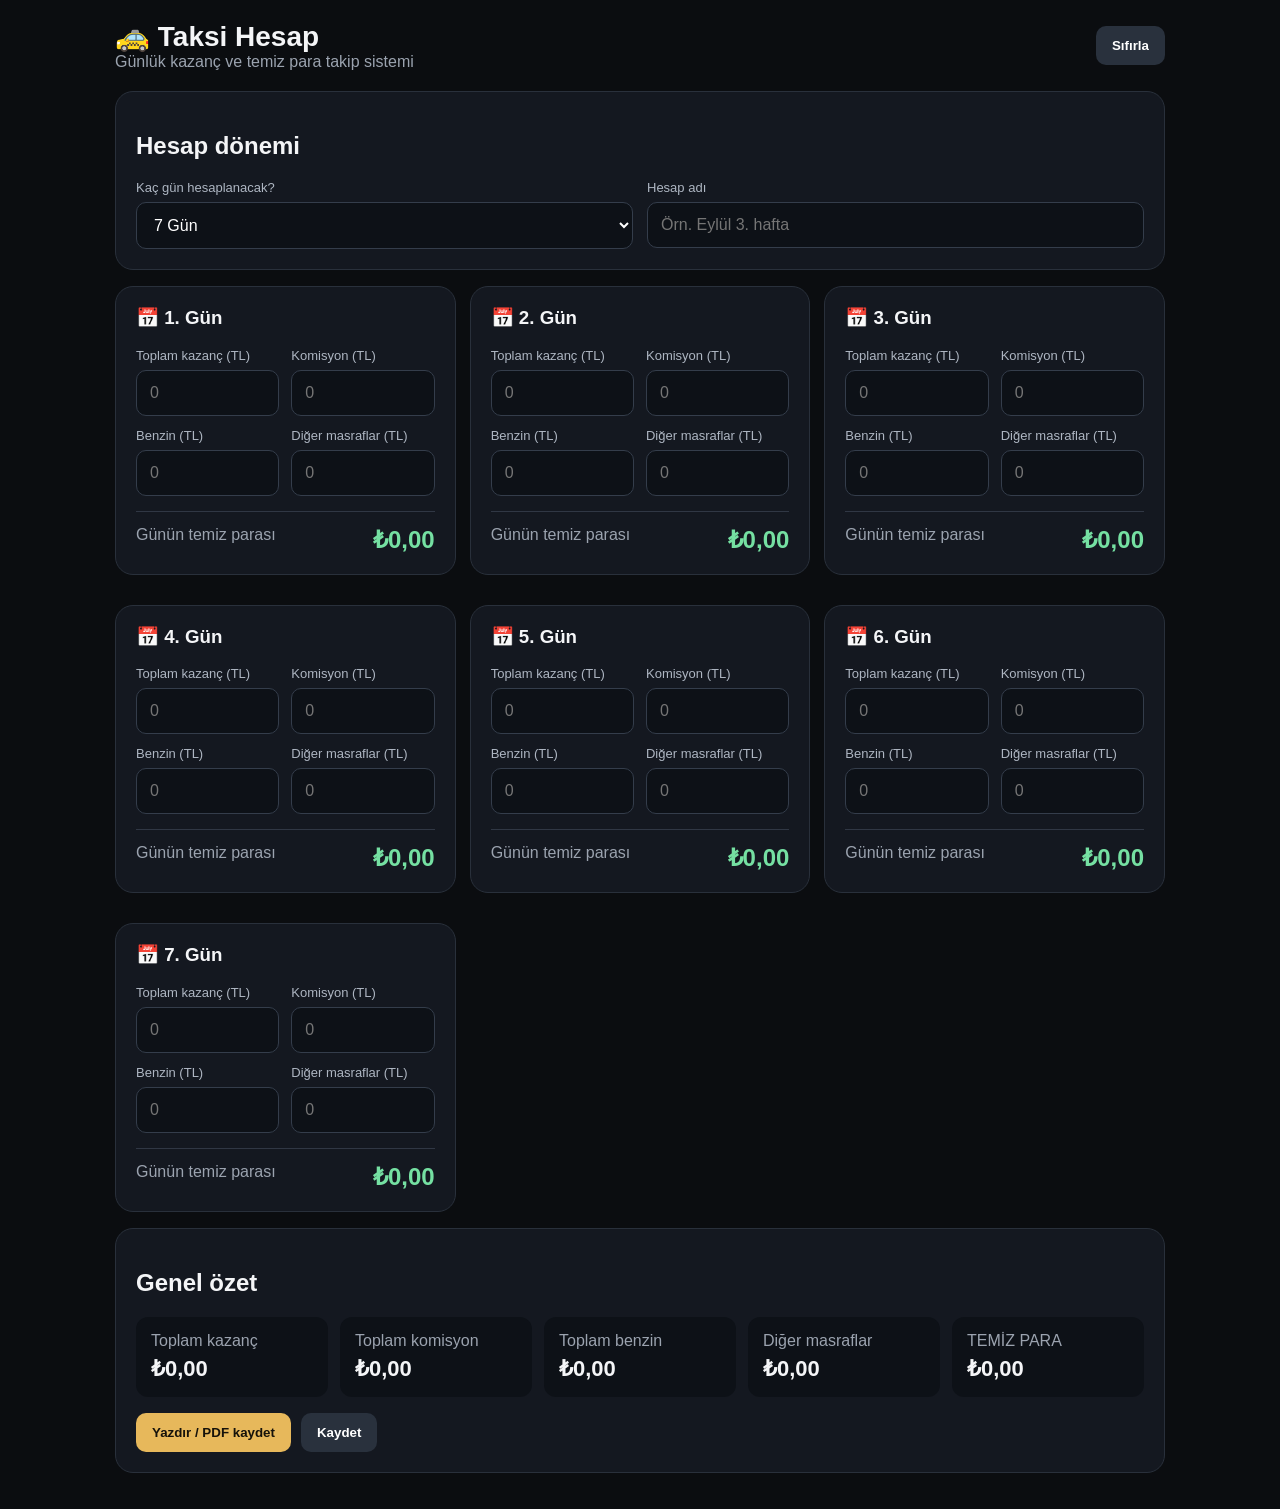
==== taksi-hesap.html @ e540caa7 "Add files via upload" ====
<!doctype html><html lang="tr"><head><meta charset="utf-8"><meta name="viewport" content="width=device-width,initial-scale=1"><title>Taksi Hesap</title><style>*{box-sizing:border-box}body{margin:0;font-family:Inter,Arial,sans-serif;background:#0b0d10;color:#f4f5f7;padding:20px}main{max-width:1050px;margin:auto}.top{display:flex;justify-content:space-between;align-items:center;gap:12px;margin-bottom:20px}.brand{font-size:28px;font-weight:900}.muted{color:#9ba3af}.panel{background:#141820;border:1px solid #29303b;border-radius:18px;padding:20px;margin-bottom:16px}label{display:block;color:#aeb6c2;font-size:13px;margin-bottom:7px}input,select{width:100%;padding:13px;border:1px solid #343d4b;border-radius:10px;background:#0d1117;color:#fff;font-size:16px}button{border:0;border-radius:10px;padding:12px 16px;background:#e7b85b;color:#16120a;font-weight:800;cursor:pointer}button.alt{background:#29313d;color:#fff}.controls{display:grid;grid-template-columns:1fr 1fr;gap:14px}.days{display:flex;gap:7px;flex-wrap:wrap;margin-top:10px}.days button{background:#29313d;color:white}.days button.active{background:#e7b85b;color:#16120a}.grid{display:grid;grid-template-columns:repeat(auto-fit,minmax(280px,1fr));gap:14px}.day h3{margin-top:0}.fields{display:grid;grid-template-columns:1fr 1fr;gap:12px}.result{display:flex;justify-content:space-between;gap:12px;flex-wrap:wrap;margin-top:15px;padding-top:14px;border-top:1px solid #303744}.clean{color:#75e0a2;font-size:24px;font-weight:900}.summary{display:grid;grid-template-columns:repeat(auto-fit,minmax(180px,1fr));gap:12px}.stat{background:#0d1117;border-radius:12px;padding:15px}.stat b{display:block;font-size:22px;margin-top:6px}.actions{display:flex;gap:10px;flex-wrap:wrap;margin-top:16px}@media(max-width:600px){.controls,.fields{grid-template-columns:1fr}.top{align-items:flex-start;flex-direction:column}}</style></head><body><main><div class="top"><div><div class="brand">🚕 Taksi Hesap</div><div class="muted">Günlük kazanç ve temiz para takip sistemi</div></div><button class="alt" onclick="resetAll()">Sıfırla</button></div><section class="panel"><h2>Hesap dönemi</h2><div class="controls"><div><label>Kaç gün hesaplanacak?</label><select id="count" onchange="render()"><option value="1">1 Gün</option><option value="2">2 Gün</option><option value="3">3 Gün</option><option value="4">4 Gün</option><option value="5">5 Gün</option><option value="6">6 Gün</option><option value="7" selected>7 Gün</option></select></div><div><label>Hesap adı</label><input id="name" placeholder="Örn. Eylül 3. hafta" oninput="save()"></div></div></section><div id="days" class="grid"></div><section class="panel"><h2>Genel özet</h2><div id="summary" class="summary"></div><div class="actions"><button onclick="window.print()">Yazdır / PDF kaydet</button><button class="alt" onclick="save();alert('Bilgiler bu tarayıcıya kaydedildi.')">Kaydet</button></div></section></main><script>const key='taksiHesapV1';let data=JSON.parse(localStorage.getItem(key)||'{}');const money=n=>new Intl.NumberFormat('tr-TR',{style:'currency',currency:'TRY',maximumFractionDigits:2}).format(Number(n)||0);function save(){data.name=document.getElementById('name').value;data.count=document.getElementById('count').value;data.days=data.days||{};document.querySelectorAll('[data-day]').forEach(el=>{let d=el.dataset.day;data.days[d]={};el.querySelectorAll('input').forEach(i=>data.days[d][i.dataset.field]=i.value)});localStorage.setItem(key,JSON.stringify(data));summary()}function val(d,f){return data.days?.[d]?.[f]||''}function render(){let count=+document.getElementById('count').value;let wrap=document.getElementById('days');wrap.innerHTML='';for(let d=1;d<=count;d++){let el=document.createElement('section');el.className='panel day';el.dataset.day=d;el.innerHTML=`<h3>📅 ${d}. Gün</h3><div class="fields">${field(d,'income','Toplam kazanç (TL)')} ${field(d,'commission','Komisyon (TL)')} ${field(d,'fuel','Benzin (TL)')} ${field(d,'other','Diğer masraflar (TL)')}</div><div class="result"><span class="muted">Günün temiz parası</span><span class="clean" id="clean${d}">₺0,00</span></div>`;wrap.appendChild(el);el.querySelectorAll('input').forEach(i=>i.addEventListener('input',()=>{save();calcDay(d)}));calcDay(d)}summary()}function field(d,f,label){return `<div><label>${label}</label><input type="number" min="0" step="0.01" data-field="${f}" value="${val(d,f)}" placeholder="0"></div>`}function calcDay(d){let x=data.days?.[d]||{};let n=f=>Number(x[f])||0;let clean=n('income')-n('commission')-n('fuel')-n('other');let el=document.getElementById('clean'+d);if(el)el.textContent=money(clean)}function summary(){let count=+document.getElementById('count').value||7,total=0,com=0,fuel=0,other=0,clean=0;for(let d=1;d<=count;d++){let x=data.days?.[d]||{},n=f=>Number(x[f])||0;total+=n('income');com+=n('commission');fuel+=n('fuel');other+=n('other');clean+=n('income')-n('commission')-n('fuel')-n('other')}document.getElementById('summary').innerHTML=[['Toplam kazanç',total],['Toplam komisyon',com],['Toplam benzin',fuel],['Diğer masraflar',other],['TEMİZ PARA',clean]].map(([a,b])=>`<div class="stat"><span class="muted">${a}</span><b>${money(b)}</b></div>`).join('')}function resetAll(){if(confirm('Tüm kayıtlar silinsin mi?')){localStorage.removeItem(key);data={};location.reload()}}document.getElementById('name').value=data.name||'';document.getElementById('count').value=data.count||7;render();</script></body></html>
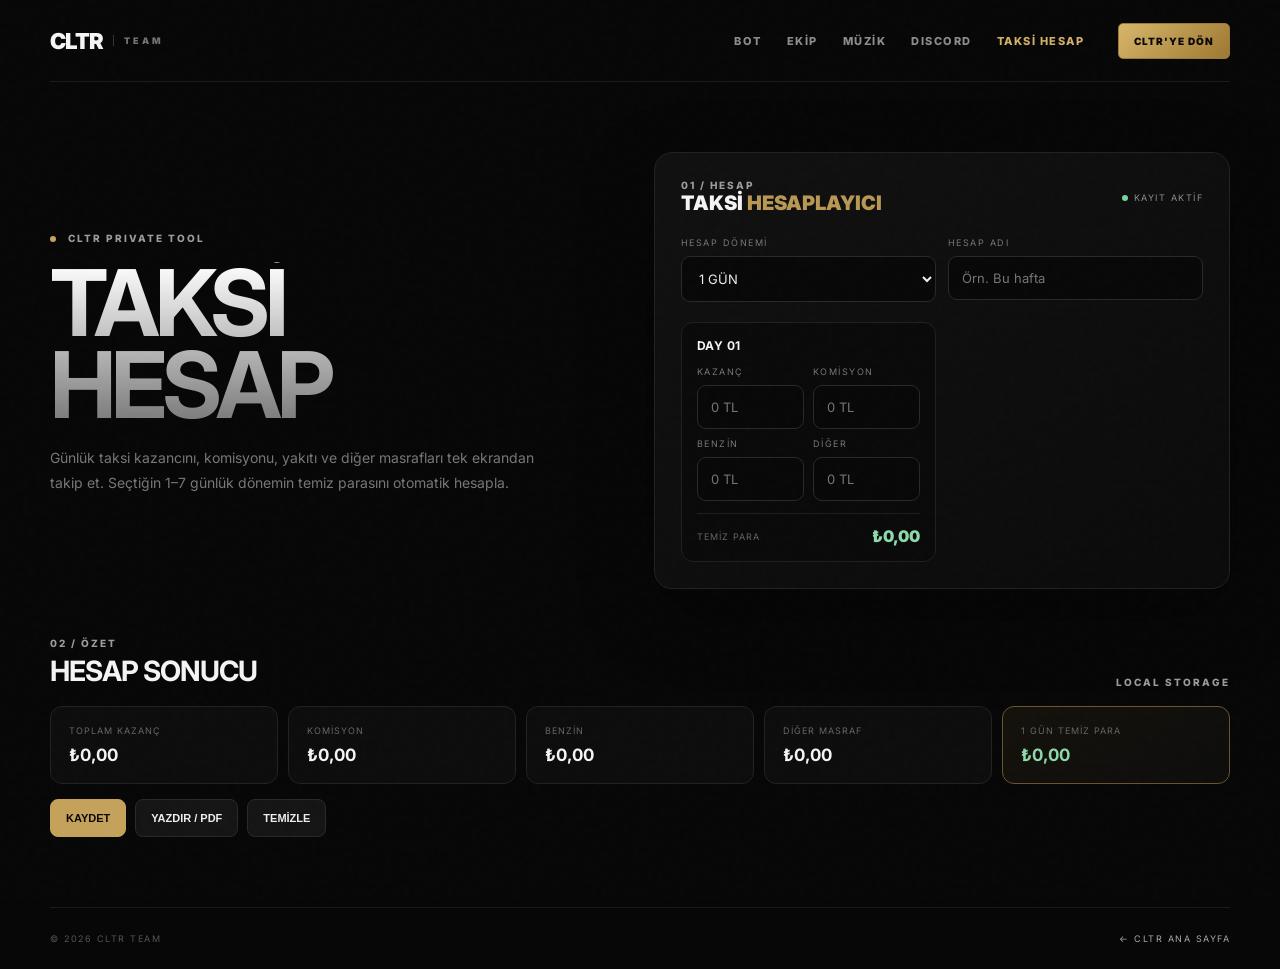
==== commit c69dba6f: "Update taksi-hesap.html" ====
--- a/taksi-hesap.html
+++ b/taksi-hesap.html
@@ -1 +1,46 @@
-<!doctype html><html lang="tr"><head><meta charset="utf-8"><meta name="viewport" content="width=device-width,initial-scale=1"><title>Taksi Hesap</title><style>*{box-sizing:border-box}body{margin:0;font-family:Inter,Arial,sans-serif;background:#0b0d10;color:#f4f5f7;padding:20px}main{max-width:1050px;margin:auto}.top{display:flex;justify-content:space-between;align-items:center;gap:12px;margin-bottom:20px}.brand{font-size:28px;font-weight:900}.muted{color:#9ba3af}.panel{background:#141820;border:1px solid #29303b;border-radius:18px;padding:20px;margin-bottom:16px}label{display:block;color:#aeb6c2;font-size:13px;margin-bottom:7px}input,select{width:100%;padding:13px;border:1px solid #343d4b;border-radius:10px;background:#0d1117;color:#fff;font-size:16px}button{border:0;border-radius:10px;padding:12px 16px;background:#e7b85b;color:#16120a;font-weight:800;cursor:pointer}button.alt{background:#29313d;color:#fff}.controls{display:grid;grid-template-columns:1fr 1fr;gap:14px}.days{display:flex;gap:7px;flex-wrap:wrap;margin-top:10px}.days button{background:#29313d;color:white}.days button.active{background:#e7b85b;color:#16120a}.grid{display:grid;grid-template-columns:repeat(auto-fit,minmax(280px,1fr));gap:14px}.day h3{margin-top:0}.fields{display:grid;grid-template-columns:1fr 1fr;gap:12px}.result{display:flex;justify-content:space-between;gap:12px;flex-wrap:wrap;margin-top:15px;padding-top:14px;border-top:1px solid #303744}.clean{color:#75e0a2;font-size:24px;font-weight:900}.summary{display:grid;grid-template-columns:repeat(auto-fit,minmax(180px,1fr));gap:12px}.stat{background:#0d1117;border-radius:12px;padding:15px}.stat b{display:block;font-size:22px;margin-top:6px}.actions{display:flex;gap:10px;flex-wrap:wrap;margin-top:16px}@media(max-width:600px){.controls,.fields{grid-template-columns:1fr}.top{align-items:flex-start;flex-direction:column}}</style></head><body><main><div class="top"><div><div class="brand">🚕 Taksi Hesap</div><div class="muted">Günlük kazanç ve temiz para takip sistemi</div></div><button class="alt" onclick="resetAll()">Sıfırla</button></div><section class="panel"><h2>Hesap dönemi</h2><div class="controls"><div><label>Kaç gün hesaplanacak?</label><select id="count" onchange="render()"><option value="1">1 Gün</option><option value="2">2 Gün</option><option value="3">3 Gün</option><option value="4">4 Gün</option><option value="5">5 Gün</option><option value="6">6 Gün</option><option value="7" selected>7 Gün</option></select></div><div><label>Hesap adı</label><input id="name" placeholder="Örn. Eylül 3. hafta" oninput="save()"></div></div></section><div id="days" class="grid"></div><section class="panel"><h2>Genel özet</h2><div id="summary" class="summary"></div><div class="actions"><button onclick="window.print()">Yazdır / PDF kaydet</button><button class="alt" onclick="save();alert('Bilgiler bu tarayıcıya kaydedildi.')">Kaydet</button></div></section></main><script>const key='taksiHesapV1';let data=JSON.parse(localStorage.getItem(key)||'{}');const money=n=>new Intl.NumberFormat('tr-TR',{style:'currency',currency:'TRY',maximumFractionDigits:2}).format(Number(n)||0);function save(){data.name=document.getElementById('name').value;data.count=document.getElementById('count').value;data.days=data.days||{};document.querySelectorAll('[data-day]').forEach(el=>{let d=el.dataset.day;data.days[d]={};el.querySelectorAll('input').forEach(i=>data.days[d][i.dataset.field]=i.value)});localStorage.setItem(key,JSON.stringify(data));summary()}function val(d,f){return data.days?.[d]?.[f]||''}function render(){let count=+document.getElementById('count').value;let wrap=document.getElementById('days');wrap.innerHTML='';for(let d=1;d<=count;d++){let el=document.createElement('section');el.className='panel day';el.dataset.day=d;el.innerHTML=`<h3>📅 ${d}. Gün</h3><div class="fields">${field(d,'income','Toplam kazanç (TL)')} ${field(d,'commission','Komisyon (TL)')} ${field(d,'fuel','Benzin (TL)')} ${field(d,'other','Diğer masraflar (TL)')}</div><div class="result"><span class="muted">Günün temiz parası</span><span class="clean" id="clean${d}">₺0,00</span></div>`;wrap.appendChild(el);el.querySelectorAll('input').forEach(i=>i.addEventListener('input',()=>{save();calcDay(d)}));calcDay(d)}summary()}function field(d,f,label){return `<div><label>${label}</label><input type="number" min="0" step="0.01" data-field="${f}" value="${val(d,f)}" placeholder="0"></div>`}function calcDay(d){let x=data.days?.[d]||{};let n=f=>Number(x[f])||0;let clean=n('income')-n('commission')-n('fuel')-n('other');let el=document.getElementById('clean'+d);if(el)el.textContent=money(clean)}function summary(){let count=+document.getElementById('count').value||7,total=0,com=0,fuel=0,other=0,clean=0;for(let d=1;d<=count;d++){let x=data.days?.[d]||{},n=f=>Number(x[f])||0;total+=n('income');com+=n('commission');fuel+=n('fuel');other+=n('other');clean+=n('income')-n('commission')-n('fuel')-n('other')}document.getElementById('summary').innerHTML=[['Toplam kazanç',total],['Toplam komisyon',com],['Toplam benzin',fuel],['Diğer masraflar',other],['TEMİZ PARA',clean]].map(([a,b])=>`<div class="stat"><span class="muted">${a}</span><b>${money(b)}</b></div>`).join('')}function resetAll(){if(confirm('Tüm kayıtlar silinsin mi?')){localStorage.removeItem(key);data={};location.reload()}}document.getElementById('name').value=data.name||'';document.getElementById('count').value=data.count||7;render();</script></body></html>
+<!DOCTYPE html>
+<html lang="tr">
+<head>
+<meta charset="UTF-8">
+<meta name="viewport" content="width=device-width,initial-scale=1.0">
+<title>CLTR — Taksi Hesap</title>
+<link rel="preconnect" href="https://fonts.googleapis.com">
+<link rel="preconnect" href="https://fonts.gstatic.com" crossorigin>
+<link href="https://fonts.googleapis.com/css2?family=Inter:wght@400;500;600;700;800;900&display=swap" rel="stylesheet">
+<style>
+*{box-sizing:border-box}html{scroll-behavior:smooth}body{margin:0;background:#070707;color:#f4f4f4;font-family:Inter,Arial,sans-serif;min-height:100vh}body:before{content:"";position:fixed;inset:0;pointer-events:none;opacity:.035;background-image:url("data:image/svg+xml,%3Csvg viewBox='0 0 160 160' xmlns='http://www.w3.org/2000/svg'%3E%3Cfilter id='n'%3E%3CfeTurbulence type='fractalNoise' baseFrequency='.9' numOctaves='3' stitchTiles='stitch'/%3E%3C/filter%3E%3Crect width='100%25' height='100%25' filter='url(%23n)' opacity='.45'/%3E%3C/svg%3E")}a{text-decoration:none;color:inherit}.wrap{width:min(1180px,calc(100% - 32px));margin:auto}.header{height:82px;display:flex;align-items:center;gap:34px;border-bottom:1px solid #1c1c1c;position:relative;z-index:5}.brand{display:flex;align-items:center;gap:10px;font-weight:900;letter-spacing:-1px;font-size:22px}.brand small{font-size:9px;color:#737373;letter-spacing:3px;border-left:1px solid #333;padding-left:10px}.nav{margin-left:auto;display:flex;gap:25px;align-items:center}.nav a{font-size:11px;font-weight:800;letter-spacing:1.5px;color:#8c8c8c;transition:.2s}.nav a:hover{color:#d2b06a}.nav-button{border:1px solid #9d7a36;background:linear-gradient(135deg,#d7b66b,#9d7832);color:#0a0907;padding:11px 15px;border-radius:5px;font-size:10px;font-weight:900;letter-spacing:1px}.hero{padding:70px 0 30px;display:grid;grid-template-columns:1fr 1.05fr;gap:55px;align-items:center}.eyebrow,.tag{font-size:10px;font-weight:800;letter-spacing:2px;color:#9c9c9c}.eyebrow i{display:inline-block;width:6px;height:6px;border-radius:50%;background:#c6a45d;margin-right:8px}.hero h1{font-size:clamp(48px,8vw,92px);line-height:.9;letter-spacing:-5px;margin:18px 0;background:linear-gradient(180deg,#fff,#777);-webkit-background-clip:text;color:transparent}.hero p{color:#777;max-width:520px;line-height:1.8;font-size:14px}.hero-card,.panel{background:linear-gradient(145deg,#111,#0b0b0b);border:1px solid #222;border-radius:18px;box-shadow:0 25px 70px rgba(0,0,0,.35)}.hero-card{padding:26px}.card-head{display:flex;justify-content:space-between;align-items:center;margin-bottom:22px}.card-title{font-size:20px;font-weight:900}.card-title em{font-style:normal;color:#b99854}.status{font-size:9px;letter-spacing:1.5px;color:#8e8e8e}.status i{display:inline-block;width:6px;height:6px;background:#76d69b;border-radius:50%;margin-right:6px}.period{display:grid;grid-template-columns:1fr 1fr;gap:12px;margin-bottom:20px}label{display:block;font-size:9px;letter-spacing:1.5px;color:#777;margin-bottom:8px;text-transform:uppercase}input,select{width:100%;background:#080808;border:1px solid #292929;color:#eee;border-radius:9px;padding:13px;outline:none;font:inherit;font-size:13px}input:focus,select:focus{border-color:#8e6d32}.days{display:grid;grid-template-columns:repeat(2,1fr);gap:12px}.day{background:#0a0a0a;border:1px solid #202020;border-radius:12px;padding:15px}.day h3{margin:0 0 13px;font-size:12px;letter-spacing:.5px}.fields{display:grid;grid-template-columns:1fr 1fr;gap:9px}.result{display:flex;justify-content:space-between;align-items:center;border-top:1px solid #1e1e1e;margin-top:12px;padding-top:12px}.result span:first-child{font-size:9px;color:#666;text-transform:uppercase;letter-spacing:1px}.clean{font-weight:900;color:#8dd9aa;font-size:16px}.summary{margin:18px 0 70px}.summary-head{display:flex;justify-content:space-between;align-items:end;margin-bottom:18px}.summary h2{margin:5px 0 0;font-size:28px;letter-spacing:-1px}.stats{display:grid;grid-template-columns:repeat(5,1fr);gap:10px}.stat{padding:18px;border:1px solid #222;background:#0d0d0d;border-radius:12px}.stat small{display:block;color:#666;font-size:9px;letter-spacing:1px;text-transform:uppercase}.stat strong{display:block;margin-top:9px;font-size:17px}.stat.total{border-color:#69542e;background:linear-gradient(145deg,#15120c,#0d0d0d)}.stat.total strong{color:#8dd9aa}.actions{display:flex;gap:9px;margin-top:15px}.btn{border:1px solid #292929;background:#151515;color:#eee;border-radius:8px;padding:12px 15px;font-weight:800;font-size:11px;cursor:pointer}.btn.primary{background:#c5a25b;color:#0a0907;border-color:#c5a25b}.footer{border-top:1px solid #191919;padding:25px 0;color:#555;font-size:9px;letter-spacing:1.5px;display:flex;justify-content:space-between}.back{color:#aaa}.back:hover{color:#d2b06a}@media(max-width:900px){.hero{grid-template-columns:1fr}.stats{grid-template-columns:repeat(2,1fr)}.nav{gap:13px}.header{gap:15px}}@media(max-width:650px){.header{height:auto;padding:18px 0;flex-wrap:wrap}.nav{order:3;width:100%;overflow-x:auto;padding-bottom:3px}.nav-button{display:none}.wrap{width:min(100% - 22px,1180px)}.hero{padding-top:40px}.period,.fields,.days{grid-template-columns:1fr}.stats{grid-template-columns:1fr 1fr}.summary-head{display:block}.footer{display:block;line-height:2}.actions{flex-wrap:wrap}}
+</style>
+</head>
+<body>
+<div class="wrap">
+<header class="header">
+<a class="brand" href="index.html"><span>CLTR</span><small>TEAM</small></a>
+<nav class="nav">
+<a href="index.html#bot">BOT</a><a href="index.html#team">EKİP</a><a href="index.html#music">MÜZİK</a><a href="index.html#discord">DISCORD</a><a href="taksi.html" style="color:#d2b06a">TAKSİ HESAP</a>
+</nav>
+<a class="nav-button" href="index.html">CLTR'YE DÖN</a>
+</header>
+<main>
+<section class="hero">
+<div><div class="eyebrow"><i></i> CLTR PRIVATE TOOL</div><h1>TAKSİ<br>HESAP</h1><p>Günlük taksi kazancını, komisyonu, yakıtı ve diğer masrafları tek ekrandan takip et. Seçtiğin 1–7 günlük dönemin temiz parasını otomatik hesapla.</p></div>
+<section class="hero-card"><div class="card-head"><div><div class="tag">01 / HESAP</div><div class="card-title">TAKSİ <em>HESAPLAYICI</em></div></div><div class="status"><i></i>KAYIT AKTİF</div></div>
+<div class="period"><div><label>Hesap dönemi</label><select id="dayCount" onchange="createDays()"><option value="1">1 GÜN</option><option value="2">2 GÜN</option><option value="3">3 GÜN</option><option value="4">4 GÜN</option><option value="5">5 GÜN</option><option value="6">6 GÜN</option><option value="7">7 GÜN</option></select></div><div><label>Hesap adı</label><input id="accountName" placeholder="Örn. Bu hafta"></div></div>
+<div id="days" class="days"></div></section>
+</section>
+<section class="summary"><div class="summary-head"><div><div class="tag">02 / ÖZET</div><h2>HESAP SONUCU</h2></div><div class="tag">LOCAL STORAGE</div></div><div id="summary" class="stats"></div><div class="actions"><button class="btn primary" onclick="saveData()">KAYDET</button><button class="btn" onclick="window.print()">YAZDIR / PDF</button><button class="btn" onclick="clearData()">TEMİZLE</button></div></section>
+</main>
+<footer class="footer"><span>© 2026 CLTR TEAM</span><a class="back" href="index.html">← CLTR ANA SAYFA</a></footer>
+</div>
+<script>
+const KEY='cltr_taksi_hesap_v2';let data=JSON.parse(localStorage.getItem(KEY)||'{}');
+const money=n=>new Intl.NumberFormat('tr-TR',{style:'currency',currency:'TRY',minimumFractionDigits:2}).format(Number(n)||0);
+const getDay=d=>{data.days??={};data.days[d]??={};return data.days[d]};
+function createDays(){const count=+dayCount.value;days.innerHTML='';for(let d=1;d<=count;d++){const x=getDay(d),box=document.createElement('div');box.className='day';box.innerHTML=`<h3>DAY ${String(d).padStart(2,'0')}</h3><div class="fields">${field(d,'income','Kazanç',x.income)}${field(d,'commission','Komisyon',x.commission)}${field(d,'fuel','Benzin',x.fuel)}${field(d,'other','Diğer',x.other)}</div><div class="result"><span>Temiz Para</span><span class="clean" id="clean-${d}">₺0,00</span></div>`;days.appendChild(box)}document.querySelectorAll('[data-day]').forEach(i=>i.addEventListener('input',e=>{getDay(e.target.dataset.day)[e.target.dataset.field]=e.target.value;calculate();saveData(false)}));calculate()}
+function field(d,f,l,v=''){return `<div><label>${l}</label><input type="number" min="0" step="0.01" data-day="${d}" data-field="${f}" value="${v||''}" placeholder="0 TL"></div>`}
+function calculate(){const count=+dayCount.value;let a={income:0,commission:0,fuel:0,other:0,clean:0};for(let d=1;d<=count;d++){const x=getDay(d),n=f=>+x[f]||0,clean=n('income')-n('commission')-n('fuel')-n('other');a.income+=n('income');a.commission+=n('commission');a.fuel+=n('fuel');a.other+=n('other');a.clean+=clean;const e=document.getElementById('clean-'+d);if(e)e.textContent=money(clean)}summary.innerHTML=`<div class="stat"><small>Toplam Kazanç</small><strong>${money(a.income)}</strong></div><div class="stat"><small>Komisyon</small><strong>${money(a.commission)}</strong></div><div class="stat"><small>Benzin</small><strong>${money(a.fuel)}</strong></div><div class="stat"><small>Diğer Masraf</small><strong>${money(a.other)}</strong></div><div class="stat total"><small>${count} Gün Temiz Para</small><strong>${money(a.clean)}</strong></div>`}
+function saveData(show=true){data.name=accountName.value;data.count=dayCount.value;localStorage.setItem(KEY,JSON.stringify(data));if(show)alert('Hesap kaydedildi.')}
+function clearData(){if(confirm('Bu hesap tamamen silinsin mi?')){localStorage.removeItem(KEY);data={};accountName.value='';dayCount.value='1';createDays()}}
+accountName.value=data.name||'';dayCount.value=data.count||'1';createDays();
+</script>
+</body>
+</html>
